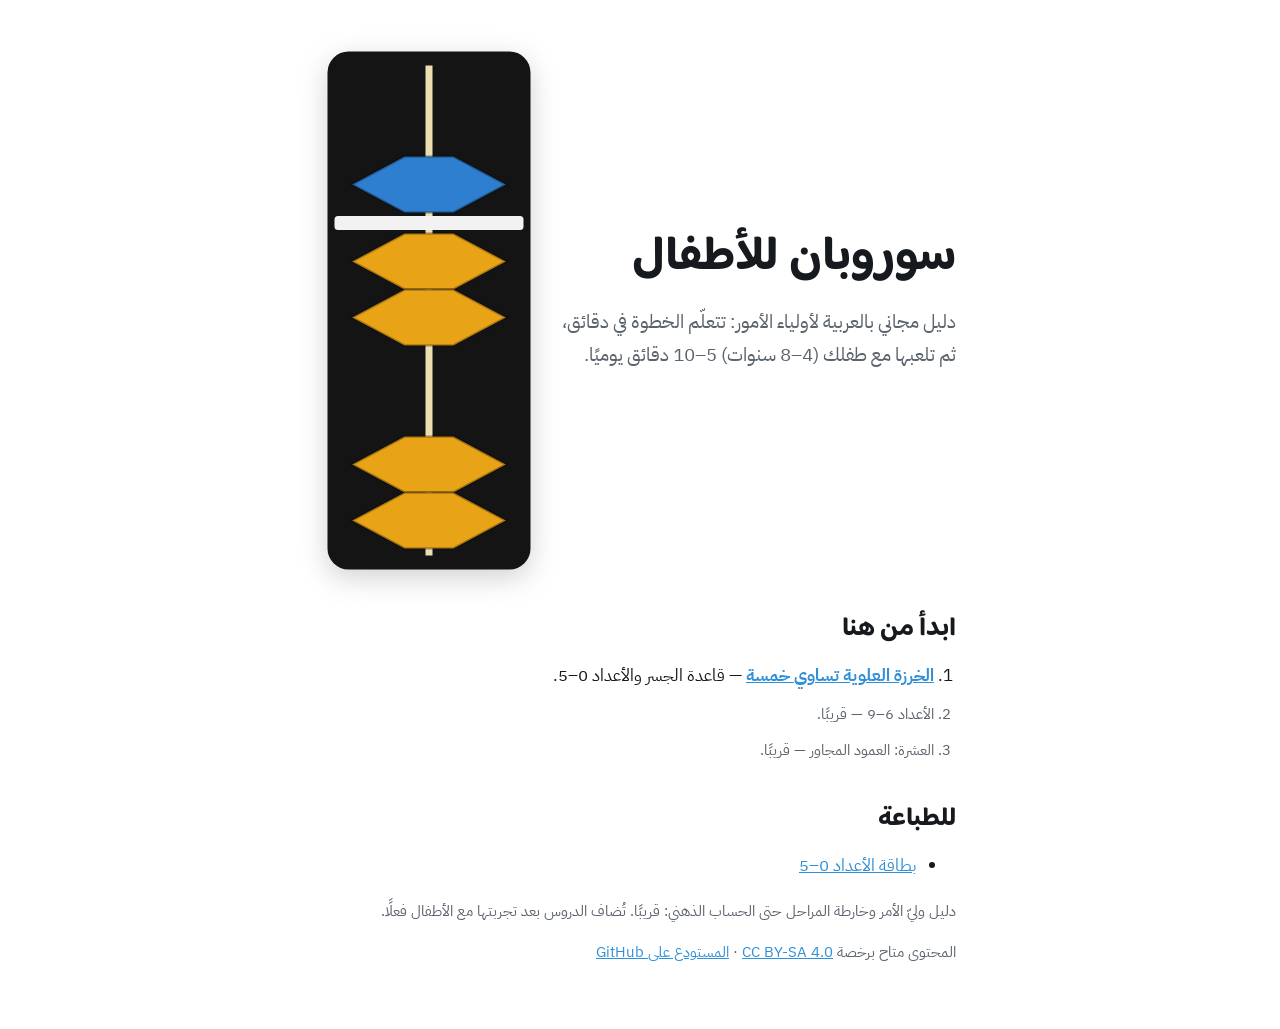
==== docs/index.html @ e3922f52 "Add lesson 1 (numbers 0-5), reference card, README and CC BY-SA 4.0 license Co-Authored-By: Claude O" ====
<!DOCTYPE html>
<html lang="ar" dir="rtl">
<head>
<meta charset="utf-8"><meta name="viewport" content="width=device-width,initial-scale=1">
<title>سوروبان للأطفال</title>
<link rel="stylesheet" href="https://fonts.googleapis.com/css2?family=Baloo+Bhaijaan+2:wght@600;700&family=IBM+Plex+Sans+Arabic:wght@400;600;700&display=swap">
<link rel="stylesheet" href="assets/style.css">
</head>
<body>
<main class="wrap">
<section class="hero">
  <div>
    <h1>سوروبان للأطفال</h1>
    <p class="lead">دليل مجاني بالعربية لأولياء الأمور: تتعلّم الخطوة في دقائق، ثم تلعبها مع طفلك (4–8 سنوات) 5–10 دقائق يوميًا.</p>
  </div>
  <div class="rodbox" id="hero"></div>
</section>

<h2>ابدأ من هنا</h2>
<ol class="steps">
  <li><a href="lessons/0001-the-five-bead.html"><strong>الخرزة العلوية تساوي خمسة</strong></a> — قاعدة الجسر والأعداد 0–5.</li>
  <li class="src">الأعداد 6–9 — قريبًا.</li>
  <li class="src">العشرة: العمود المجاور — قريبًا.</li>
</ol>

<h2>للطباعة</h2>
<ul><li><a href="reference/0001-numbers-0-5.html">بطاقة الأعداد 0–5</a></li></ul>

<p class="src">دليل وليّ الأمر وخارطة المراحل حتى الحساب الذهني: قريبًا. تُضاف الدروس بعد تجربتها مع الأطفال فعلًا.</p>
<p class="src">المحتوى متاح برخصة <a href="https://creativecommons.org/licenses/by-sa/4.0/deed.ar">CC BY-SA 4.0</a> · <a href="https://github.com/nasermaher/soroban-for-kids">المستودع على GitHub</a></p>
</main>
<script src="assets/soroban.js"></script>
<script>{ Soroban.rod(document.getElementById('hero'), { value: 7 }); }</script>
</body>
</html>
---- docs/assets/style.css ----
/*
VOICE: a calm parent's handbook — warm, clear, unhurried.
IDEA: a page that behaves like the abacus itself: black frame, one bright bar, coloured beads.
PICTURE: a large live rod you can tap, drawn in the beads' own colours.
COLOUR and TYPE: white / near-black ground, abacus blue accent, bead colours only on beads; Baloo Bhaijaan 2 + IBM Plex Sans Arabic.
LAYOUT: one reading column, rod beside text on wide screens, stacked on phones.
*/
:root{color-scheme:light dark;--bg:light-dark(#ffffff,#121417);--ink:light-dark(#16191d,#eef0f2);--soft:light-dark(#5b636d,#a9b1bb);--line:light-dark(#e3e6ea,#2a2f35);--panel:light-dark(#f4f7fa,#1b1f24);--blue:#2f8fd8;--green:#2fa84f;--red:#e0352b;--yellow:#f2c418}
:root[data-theme=light]{color-scheme:light}:root[data-theme=dark]{color-scheme:dark}
*{box-sizing:border-box;min-width:0}
body{margin:0;background:var(--bg);color:var(--ink);font:17px/1.75 "IBM Plex Sans Arabic",system-ui,sans-serif;overflow-x:clip}
h1,h2,h3{font-family:"Baloo Bhaijaan 2","IBM Plex Sans Arabic",sans-serif;line-height:1.15;text-wrap:balance;margin:0 0 .4em}
h1{font-size:clamp(32px,6vw,48px)}h2{font-size:26px;margin-top:1.6em}h3{font-size:20px}
a{color:var(--blue)}
.wrap{max-width:760px;margin:0 auto;padding:clamp(20px,4vw,48px) max(5vw,16px)}
.crumb{font-size:14px;color:var(--soft);margin-bottom:18px}.crumb a{text-decoration:none}
.lead{font-size:19px;color:var(--soft);max-width:60ch}
.win{border-inline-start:5px solid var(--blue);background:var(--panel);padding:14px 18px;border-radius:10px;margin:22px 0}
.hero{display:grid;grid-template-columns:minmax(0,1fr) 210px;gap:28px;align-items:center}
@media(max-width:600px){.hero{grid-template-columns:1fr}.hero .rodbox{order:-1;max-width:190px;margin:0 auto}}
.rodbox svg{display:block;width:100%;height:auto;filter:drop-shadow(0 8px 14px rgba(0,0,0,.18))}
.rodbox polygon{cursor:pointer}
.rule{font-size:22px;font-family:"Baloo Bhaijaan 2",sans-serif;margin:8px 0}
.box{background:var(--panel);border-radius:14px;padding:18px;margin:18px 0}
.practice{display:grid;grid-template-columns:200px minmax(0,1fr);gap:22px;align-items:center}
@media(max-width:600px){.practice{grid-template-columns:1fr}.practice .rodbox{max-width:180px;margin:0 auto}}
.target{font-size:64px;line-height:1;font-family:"Baloo Bhaijaan 2",sans-serif;color:var(--blue)}
.btn{font:inherit;font-size:16px;min-height:44px;padding:8px 18px;border-radius:10px;border:1.5px solid var(--blue);background:var(--blue);color:#fff;cursor:pointer}
.btn.ghost{background:transparent;color:var(--blue)}
.btn:focus-visible,.opt:focus-visible{outline:3px solid var(--yellow);outline-offset:2px}
.fb{min-height:1.8em;font-weight:600}.ok{color:var(--green)}.no{color:var(--red)}
.q-p svg{width:110px;height:auto;display:block;margin:6px 0}
.q-o{display:grid;grid-template-columns:repeat(auto-fit,minmax(130px,1fr));gap:10px;margin:12px 0}
.opt{font:inherit;min-height:48px;padding:8px 12px;border-radius:10px;border:1.5px solid var(--line);background:var(--bg);color:var(--ink);cursor:pointer;text-align:center}
.opt.right{border-color:var(--green);background:color-mix(in srgb,var(--green) 14%,var(--bg))}
.opt.wrong{border-color:var(--red);background:color-mix(in srgb,var(--red) 12%,var(--bg))}
.q-n{font-size:14px;color:var(--soft);margin:0}
ol.steps{padding-inline-start:1.3em}ol.steps li{margin:.6em 0}
.t{display:inline-block;min-width:4.6em;font-weight:700;color:var(--blue);white-space:nowrap}
.src{font-size:15px;color:var(--soft)}
.ask{border:1.5px dashed var(--line);border-radius:12px;padding:14px 18px;margin-top:28px}
.nav{display:flex;flex-wrap:wrap;gap:12px;justify-content:space-between;margin-top:30px;border-top:1px solid var(--line);padding-top:16px}
table{border-collapse:collapse;width:100%}td,th{border-bottom:1px solid var(--line);padding:8px;text-align:start;vertical-align:middle}
.mini svg{width:52px;height:auto;display:block}
@media print{body{font-size:13px;background:#fff;color:#000}.btn,.nav,.noprint{display:none}.wrap{padding:0}}
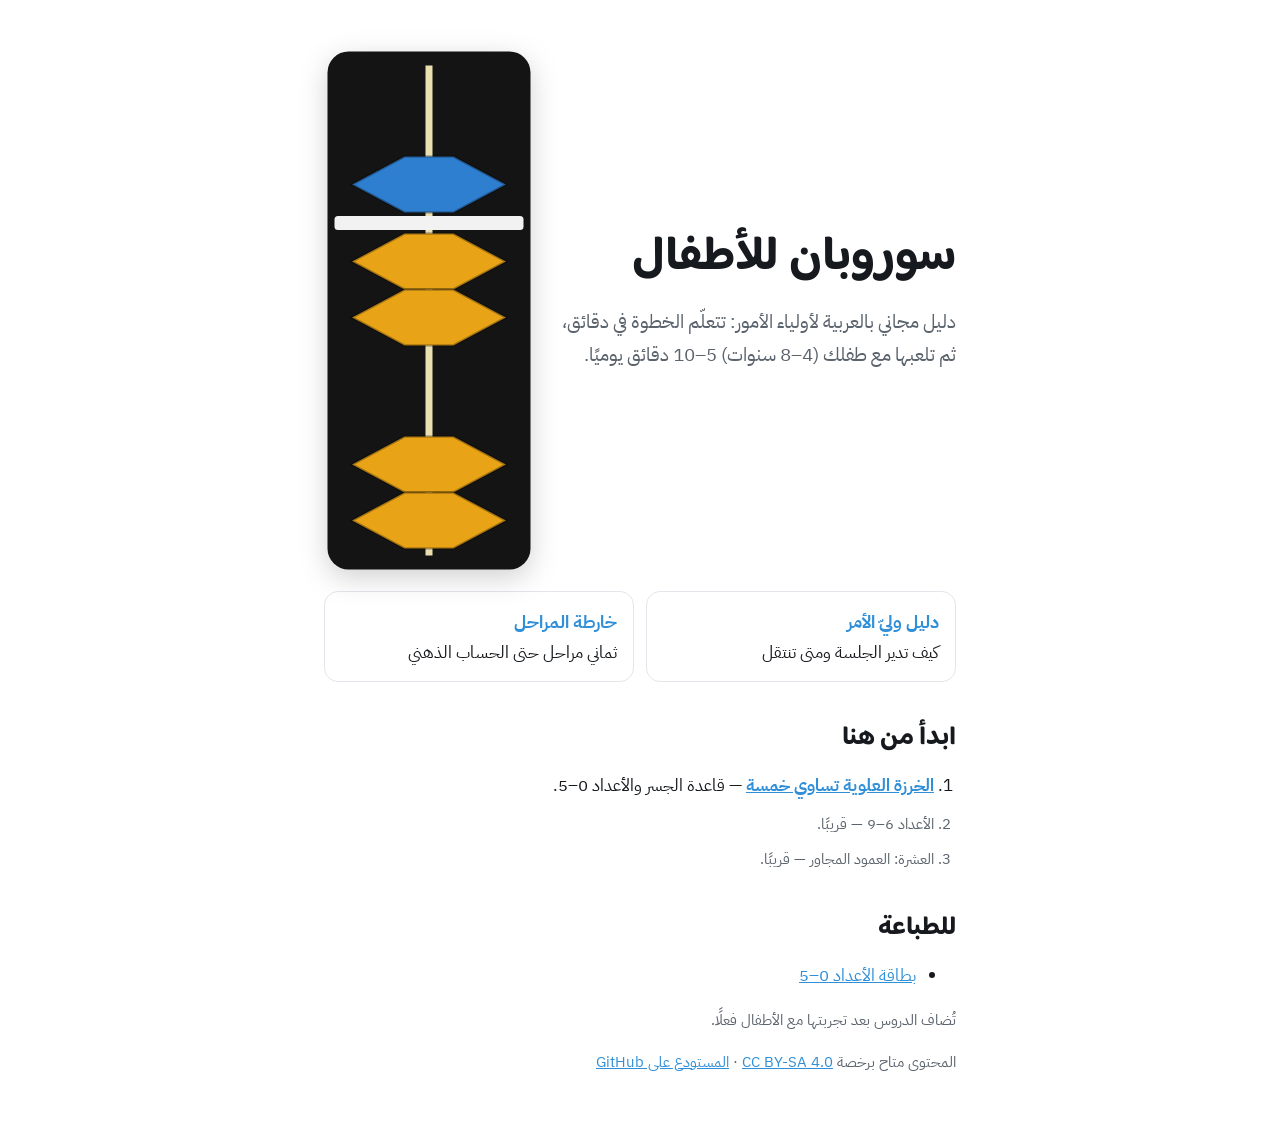
==== commit e03e33dd: "Add parent guide and 8-stage roadmap; link from home and README Co-Authored-By: Claude Opus 5.5 <nor" ====
--- a/docs/index.html
+++ b/docs/index.html
@@ -16,6 +16,11 @@
   <div class="rodbox" id="hero"></div>
 </section>
 
+<div class="links">
+  <a href="guide.html"><strong>دليل وليّ الأمر</strong>كيف تدير الجلسة ومتى تنتقل</a>
+  <a href="roadmap.html"><strong>خارطة المراحل</strong>ثماني مراحل حتى الحساب الذهني</a>
+</div>
+
 <h2>ابدأ من هنا</h2>
 <ol class="steps">
   <li><a href="lessons/0001-the-five-bead.html"><strong>الخرزة العلوية تساوي خمسة</strong></a> — قاعدة الجسر والأعداد 0–5.</li>
@@ -26,7 +31,7 @@
 <h2>للطباعة</h2>
 <ul><li><a href="reference/0001-numbers-0-5.html">بطاقة الأعداد 0–5</a></li></ul>
 
-<p class="src">دليل وليّ الأمر وخارطة المراحل حتى الحساب الذهني: قريبًا. تُضاف الدروس بعد تجربتها مع الأطفال فعلًا.</p>
+<p class="src">تُضاف الدروس بعد تجربتها مع الأطفال فعلًا.</p>
 <p class="src">المحتوى متاح برخصة <a href="https://creativecommons.org/licenses/by-sa/4.0/deed.ar">CC BY-SA 4.0</a> · <a href="https://github.com/nasermaher/soroban-for-kids">المستودع على GitHub</a></p>
 </main>
 <script src="assets/soroban.js"></script>
--- a/docs/assets/style.css
+++ b/docs/assets/style.css
@@ -43,3 +43,14 @@
 table{border-collapse:collapse;width:100%}td,th{border-bottom:1px solid var(--line);padding:8px;text-align:start;vertical-align:middle}
 .mini svg{width:52px;height:auto;display:block}
 @media print{body{font-size:13px;background:#fff;color:#000}.btn,.nav,.noprint{display:none}.wrap{padding:0}}
+.stage{border:1.5px solid var(--line);border-radius:14px;padding:16px 18px;margin:14px 0}
+.stage h3{display:flex;gap:10px;align-items:baseline;flex-wrap:wrap}
+.stage .num{font-size:15px;color:#fff;background:var(--blue);border-radius:999px;padding:1px 11px}
+.stage.now{border-color:var(--blue)}
+.exit{font-size:15px;background:var(--panel);border-radius:10px;padding:8px 12px;margin-top:8px}
+.check{display:flex;gap:10px;align-items:center;min-height:44px;font-weight:600;cursor:pointer}
+.check input{width:22px;height:22px;accent-color:var(--blue)}
+.state{font-size:14px;color:var(--soft)}
+.links{display:grid;grid-template-columns:repeat(auto-fit,minmax(200px,1fr));gap:12px;margin:18px 0}
+.links a{display:block;border:1.5px solid var(--line);border-radius:14px;padding:14px 16px;text-decoration:none;color:var(--ink)}
+.links a strong{display:block;color:var(--blue);font-size:18px}
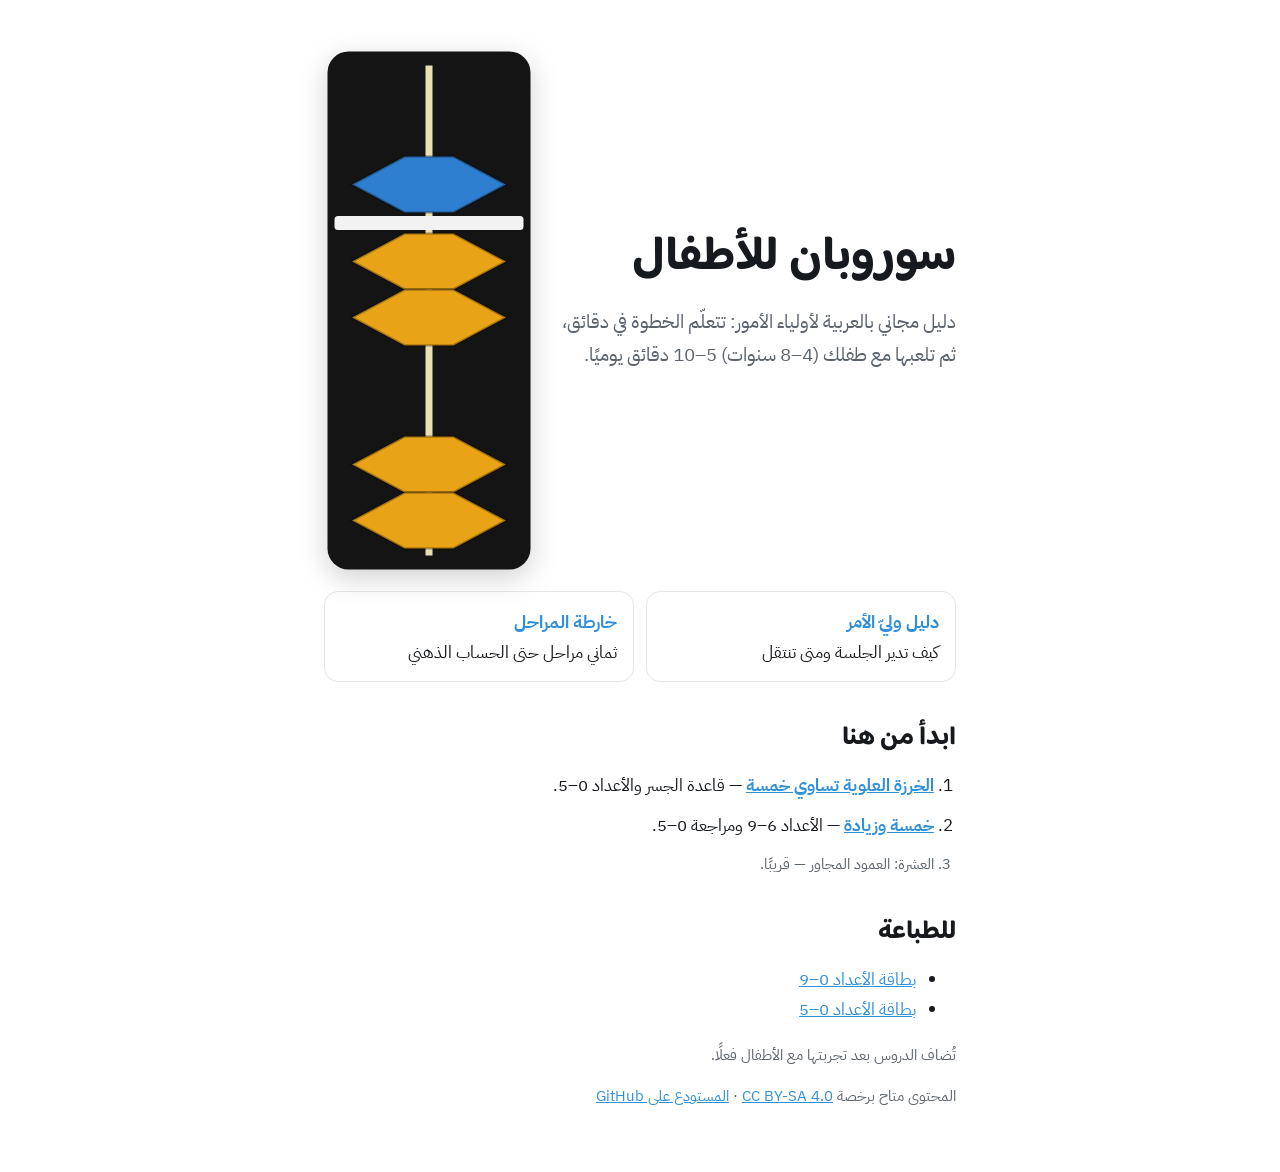
==== commit 28a9dc64: "Add lesson 2 (numbers 6-9, twins, pinch), 0-9 reference card, guide tip on moving on Co-Authored-By:" ====
--- a/docs/index.html
+++ b/docs/index.html
@@ -24,12 +24,12 @@
 <h2>ابدأ من هنا</h2>
 <ol class="steps">
   <li><a href="lessons/0001-the-five-bead.html"><strong>الخرزة العلوية تساوي خمسة</strong></a> — قاعدة الجسر والأعداد 0–5.</li>
-  <li class="src">الأعداد 6–9 — قريبًا.</li>
+  <li><a href="lessons/0002-five-and-more.html"><strong>خمسة وزيادة</strong></a> — الأعداد 6–9 ومراجعة 0–5.</li>
   <li class="src">العشرة: العمود المجاور — قريبًا.</li>
 </ol>
 
 <h2>للطباعة</h2>
-<ul><li><a href="reference/0001-numbers-0-5.html">بطاقة الأعداد 0–5</a></li></ul>
+<ul><li><a href="reference/0002-numbers-0-9.html">بطاقة الأعداد 0–9</a></li><li><a href="reference/0001-numbers-0-5.html">بطاقة الأعداد 0–5</a></li></ul>
 
 <p class="src">تُضاف الدروس بعد تجربتها مع الأطفال فعلًا.</p>
 <p class="src">المحتوى متاح برخصة <a href="https://creativecommons.org/licenses/by-sa/4.0/deed.ar">CC BY-SA 4.0</a> · <a href="https://github.com/nasermaher/soroban-for-kids">المستودع على GitHub</a></p>
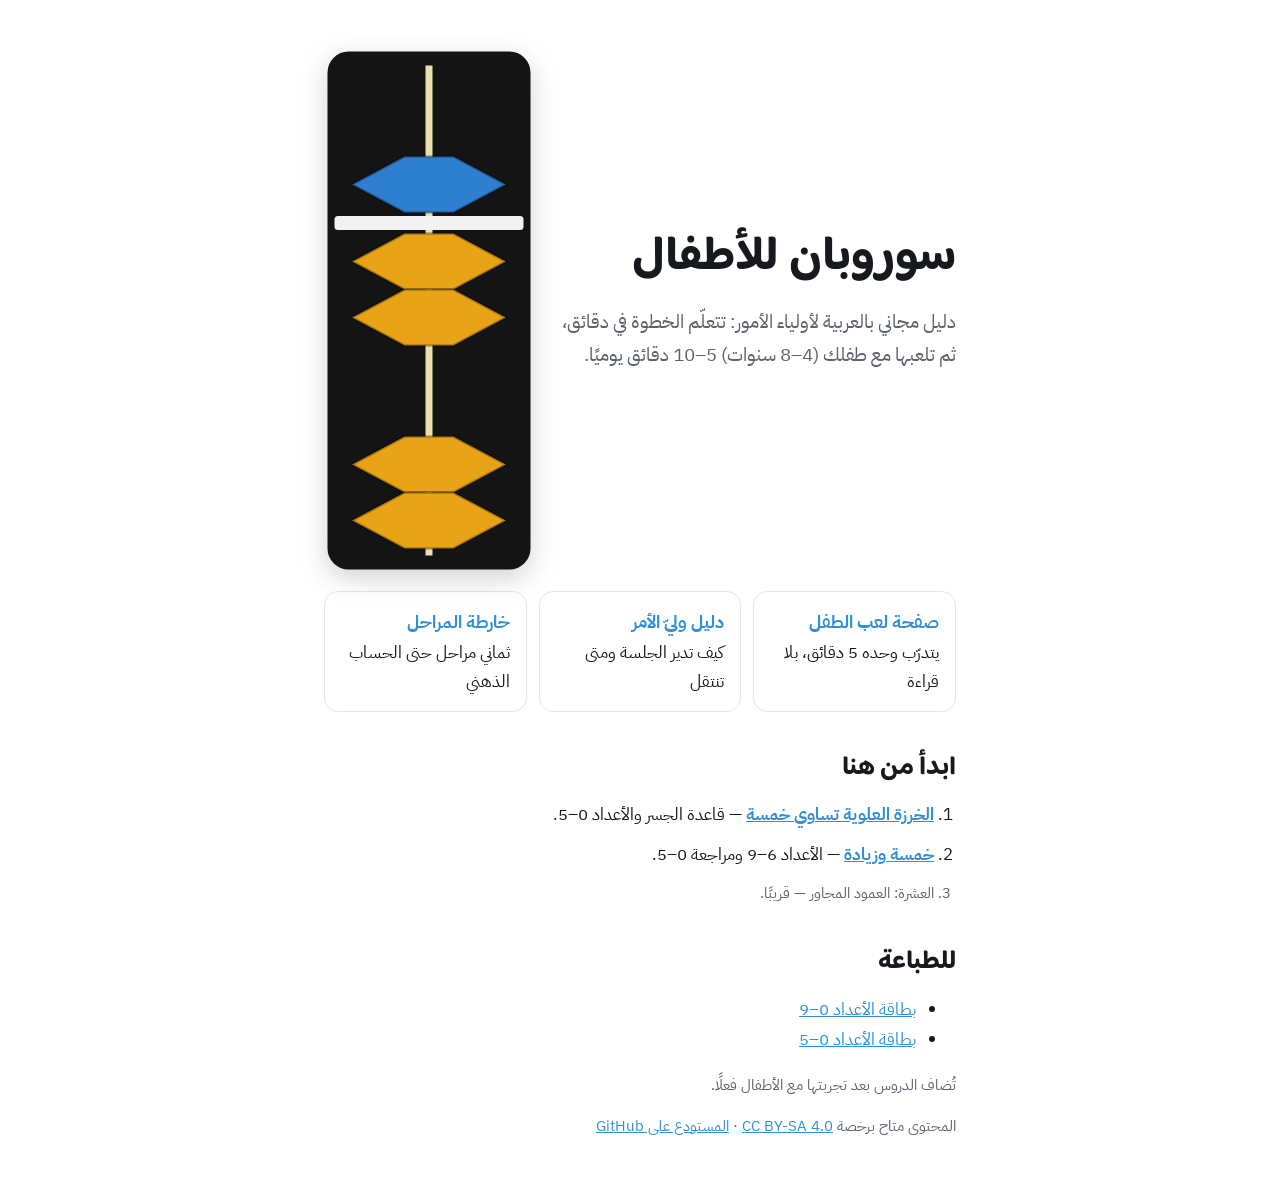
==== commit 0743a7c4: "Fair shuffle and per-device sticker order; link the play page from home, guide, lessons, roadmap and" ====
--- a/docs/index.html
+++ b/docs/index.html
@@ -17,6 +17,7 @@
 </section>
 
 <div class="links">
+  <a href="play.html"><strong>صفحة لعب الطفل</strong>يتدرّب وحده 5 دقائق، بلا قراءة</a>
   <a href="guide.html"><strong>دليل وليّ الأمر</strong>كيف تدير الجلسة ومتى تنتقل</a>
   <a href="roadmap.html"><strong>خارطة المراحل</strong>ثماني مراحل حتى الحساب الذهني</a>
 </div>
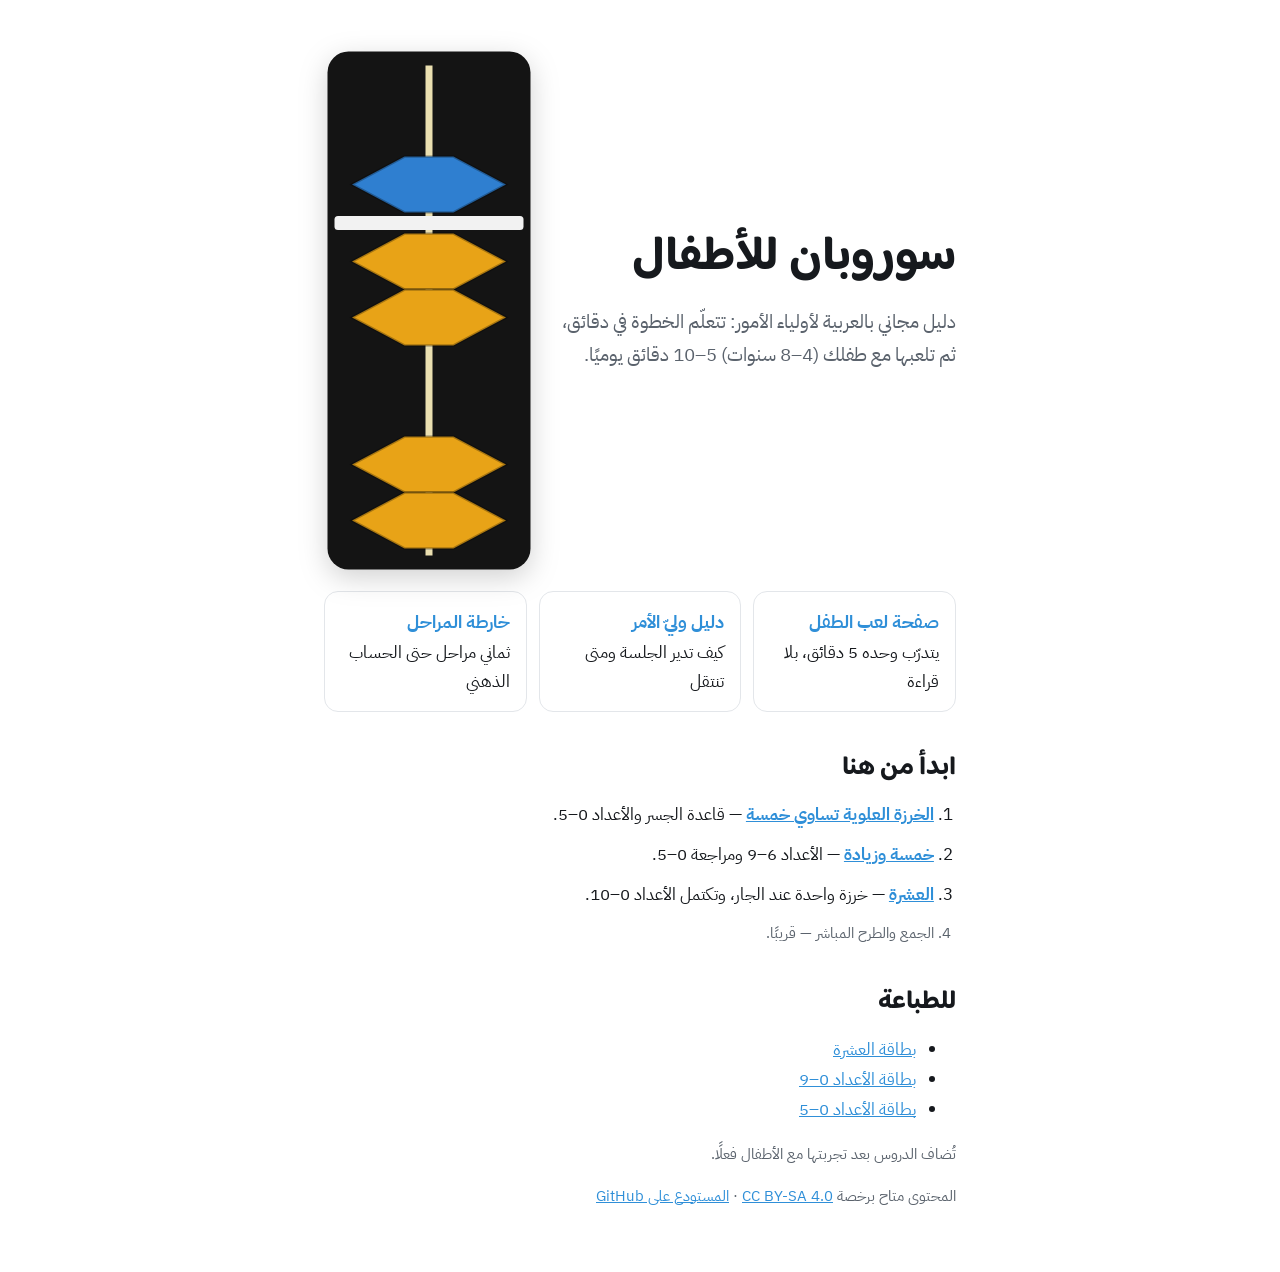
==== commit bc1f86c0: "Add lesson 3 (ten on the neighbouring rod) and two-rod component; stage 1 is now 0-10 Roadmap and ho" ====
--- a/docs/index.html
+++ b/docs/index.html
@@ -26,11 +26,12 @@
 <ol class="steps">
   <li><a href="lessons/0001-the-five-bead.html"><strong>الخرزة العلوية تساوي خمسة</strong></a> — قاعدة الجسر والأعداد 0–5.</li>
   <li><a href="lessons/0002-five-and-more.html"><strong>خمسة وزيادة</strong></a> — الأعداد 6–9 ومراجعة 0–5.</li>
-  <li class="src">العشرة: العمود المجاور — قريبًا.</li>
+  <li><a href="lessons/0003-ten.html"><strong>العشرة</strong></a> — خرزة واحدة عند الجار، وتكتمل الأعداد 0–10.</li>
+  <li class="src">الجمع والطرح المباشر — قريبًا.</li>
 </ol>
 
 <h2>للطباعة</h2>
-<ul><li><a href="reference/0002-numbers-0-9.html">بطاقة الأعداد 0–9</a></li><li><a href="reference/0001-numbers-0-5.html">بطاقة الأعداد 0–5</a></li></ul>
+<ul><li><a href="reference/0003-ten.html">بطاقة العشرة</a></li><li><a href="reference/0002-numbers-0-9.html">بطاقة الأعداد 0–9</a></li><li><a href="reference/0001-numbers-0-5.html">بطاقة الأعداد 0–5</a></li></ul>
 
 <p class="src">تُضاف الدروس بعد تجربتها مع الأطفال فعلًا.</p>
 <p class="src">المحتوى متاح برخصة <a href="https://creativecommons.org/licenses/by-sa/4.0/deed.ar">CC BY-SA 4.0</a> · <a href="https://github.com/nasermaher/soroban-for-kids">المستودع على GitHub</a></p>
--- a/docs/assets/style.css
+++ b/docs/assets/style.css
@@ -54,3 +54,12 @@
 .links{display:grid;grid-template-columns:repeat(auto-fit,minmax(200px,1fr));gap:12px;margin:18px 0}
 .links a{display:block;border:1.5px solid var(--line);border-radius:14px;padding:14px 16px;text-decoration:none;color:var(--ink)}
 .links a strong{display:block;color:var(--blue);font-size:18px}
+.pair{display:flex;gap:8px;justify-content:center;align-items:end}
+.pair>div{flex:1;min-width:0}
+.pair svg{display:block;width:100%;height:auto}
+.pairbox{max-width:260px;margin:0 auto}
+.pairbox polygon{cursor:pointer}
+.pairlab{display:flex;gap:8px;justify-content:center;font-size:14px;color:var(--soft);margin-top:4px;direction:ltr}
+.pairlab span{flex:1;text-align:center}
+.q-p .pair{max-width:180px;margin:6px 0}
+.q-p .pair svg{width:100%}
